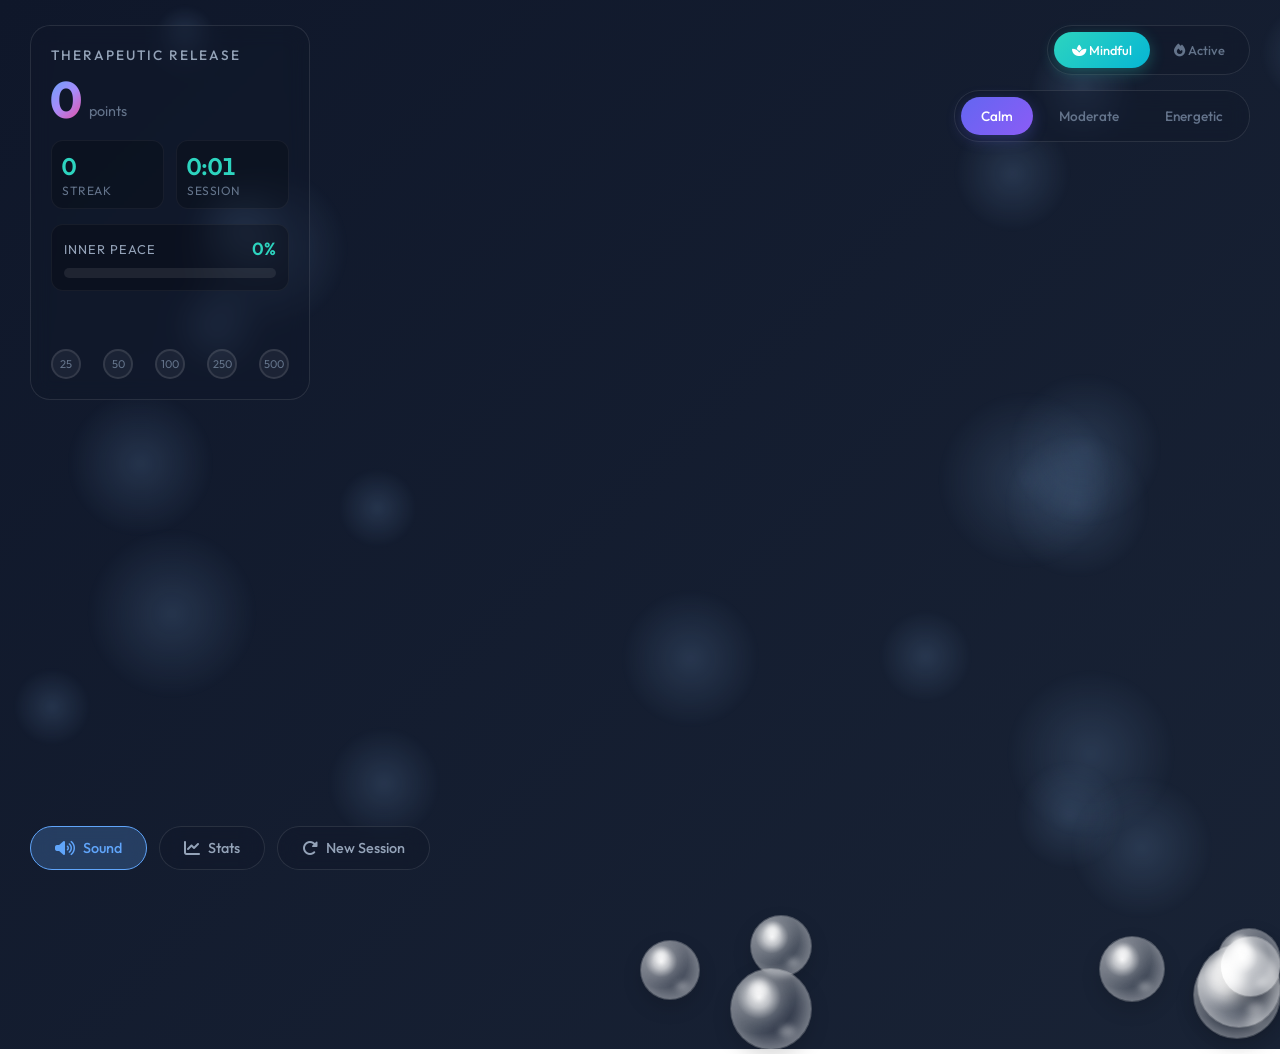
==== templates/games/bubble.html @ b79a04c9 "Hackfest 2026 Naresh IT" ====
<!DOCTYPE html>
<html lang="en">
<head>
    <meta charset="UTF-8">
    <meta name="viewport" content="width=device-width, initial-scale=1.0">
    <title>Therapeutic Bubble Release | Clinical Stress Relief</title>
    <link href="https://fonts.googleapis.com/css2?family=Outfit:wght@300;400;500;600;700&display=swap" rel="stylesheet">
    <link rel="stylesheet" href="https://cdnjs.cloudflare.com/ajax/libs/font-awesome/6.4.0/css/all.min.css">
    
    <style>
        * { 
            margin: 0; 
            padding: 0; 
            box-sizing: border-box; 
            user-select: none; 
            -webkit-tap-highlight-color: transparent;
        }
        
        body { 
            background: linear-gradient(135deg, #0f172a 0%, #1e293b 40%, #312e81 70%, #1e293b 100%);
            background-size: 400% 400%;
            animation: gradientFlow 20s ease infinite;
            overflow: hidden; 
            font-family: 'Outfit', sans-serif;
            height: 100vh;
            width: 100vw;
            cursor: crosshair;
            position: relative;
        }

        @keyframes gradientFlow {
            0%, 100% { background-position: 0% 50%; }
            33% { background-position: 50% 75%; }
            66% { background-position: 100% 25%; }
        }

        /* Ambient Background Particles */
        .ambient-particle {
            position: absolute;
            background: radial-gradient(circle, rgba(147, 197, 253, 0.15) 0%, transparent 70%);
            border-radius: 50%;
            pointer-events: none;
            filter: blur(2px);
        }

        .ambient-particle.shimmer {
            animation: shimmerFloat 25s infinite ease-in-out;
        }

        @keyframes shimmerFloat {
            0%, 100% { 
                transform: translate(0, 0) scale(1); 
                opacity: 0.2; 
            }
            25% { 
                transform: translate(60px, -80px) scale(1.3); 
                opacity: 0.5; 
            }
            50% { 
                transform: translate(-40px, -120px) scale(0.9); 
                opacity: 0.3; 
            }
            75% { 
                transform: translate(-80px, -60px) scale(1.1); 
                opacity: 0.6; 
            }
        }

        /* Subtle Stars Background */
        .stars {
            position: absolute;
            width: 100%;
            height: 100%;
            pointer-events: none;
        }

        .star {
            position: absolute;
            width: 2px;
            height: 2px;
            background: white;
            border-radius: 50%;
            opacity: 0;
            animation: twinkle 3s infinite ease-in-out;
        }

        @keyframes twinkle {
            0%, 100% { opacity: 0; }
            50% { opacity: 0.8; }
        }

        /* HUD - Therapeutic Dashboard */
        .hud {
            position: absolute;
            top: 25px; 
            left: 30px;
            z-index: 100;
            color: white;
            pointer-events: none;
            backdrop-filter: blur(10px);
            background: rgba(15, 23, 42, 0.4);
            padding: 20px;
            border-radius: 20px;
            border: 1px solid rgba(255, 255, 255, 0.1);
            min-width: 280px;
        }
        
        .hud-title {
            font-size: 0.85rem;
            color: #94a3b8;
            letter-spacing: 2px;
            text-transform: uppercase;
            margin-bottom: 10px;
            font-weight: 500;
        }

        .score-display {
            display: flex;
            align-items: baseline;
            gap: 8px;
            margin-bottom: 15px;
        }

        .score-big {
            font-size: 3.2rem;
            font-weight: 700;
            background: linear-gradient(135deg, #60a5fa, #a78bfa, #ec4899);
            -webkit-background-clip: text;
            -webkit-text-fill-color: transparent;
            line-height: 1;
            font-variant-numeric: tabular-nums;
        }

        .score-label {
            font-size: 0.9rem;
            color: #64748b;
            align-self: flex-end;
            padding-bottom: 5px;
        }

        .stats-grid {
            display: grid;
            grid-template-columns: 1fr 1fr;
            gap: 12px;
            margin-bottom: 15px;
        }

        .stat-item {
            background: rgba(0, 0, 0, 0.2);
            padding: 10px;
            border-radius: 12px;
            border: 1px solid rgba(255, 255, 255, 0.05);
        }

        .stat-value {
            font-size: 1.5rem;
            font-weight: 600;
            color: #2dd4bf;
            font-variant-numeric: tabular-nums;
        }

        .stat-label {
            font-size: 0.75rem;
            color: #64748b;
            text-transform: uppercase;
            letter-spacing: 0.5px;
            margin-top: 2px;
        }

        /* Enhanced Mood Meter with Gradient */
        .mood-meter {
            margin-top: 15px;
            padding: 12px;
            background: rgba(0, 0, 0, 0.25);
            border-radius: 12px;
            border: 1px solid rgba(255, 255, 255, 0.05);
        }

        .mood-header {
            display: flex;
            justify-content: space-between;
            align-items: center;
            margin-bottom: 8px;
        }

        .mood-label {
            font-size: 0.8rem;
            color: #94a3b8;
            text-transform: uppercase;
            letter-spacing: 1px;
        }

        .mood-value {
            font-size: 1.1rem;
            font-weight: 600;
            color: #2dd4bf;
        }

        .mood-bar {
            height: 10px;
            background: rgba(255, 255, 255, 0.08);
            border-radius: 10px;
            overflow: hidden;
            position: relative;
        }

        .mood-fill {
            height: 100%;
            background: linear-gradient(to right, #ef4444, #f59e0b, #10b981, #06b6d4);
            width: 0%;
            transition: width 0.6s cubic-bezier(0.4, 0, 0.2, 1);
            border-radius: 10px;
            box-shadow: 0 0 15px rgba(45, 212, 191, 0.4);
        }

        /* Flow State Indicator */
        .flow-indicator {
            margin-top: 12px;
            padding: 8px 12px;
            background: rgba(99, 102, 241, 0.15);
            border-radius: 10px;
            border: 1px solid rgba(99, 102, 241, 0.3);
            opacity: 0;
            transition: opacity 0.5s;
        }

        .flow-indicator.active {
            opacity: 1;
        }

        .flow-text {
            font-size: 0.8rem;
            color: #a5b4fc;
            text-align: center;
            font-weight: 500;
        }

        /* Milestone Tracker */
        .milestone-tracker {
            margin-top: 12px;
            display: flex;
            gap: 8px;
            justify-content: space-between;
        }

        .milestone {
            width: 30px;
            height: 30px;
            border-radius: 50%;
            background: rgba(255, 255, 255, 0.05);
            border: 2px solid rgba(255, 255, 255, 0.1);
            display: flex;
            align-items: center;
            justify-content: center;
            font-size: 0.7rem;
            color: #64748b;
            transition: all 0.3s;
        }

        .milestone.achieved {
            background: linear-gradient(135deg, #6366f1, #8b5cf6);
            border-color: #a78bfa;
            color: white;
            box-shadow: 0 0 15px rgba(99, 102, 241, 0.5);
            transform: scale(1.1);
        }

        /* Top Controls */
        .top-controls {
            position: absolute;
            top: 25px;
            right: 30px;
            z-index: 100;
            display: flex;
            flex-direction: column;
            gap: 15px;
            align-items: flex-end;
        }

        .difficulty-selector {
            display: flex;
            gap: 6px;
            background: rgba(15, 23, 42, 0.4);
            backdrop-filter: blur(10px);
            padding: 6px;
            border-radius: 25px;
            border: 1px solid rgba(255, 255, 255, 0.1);
        }

        .diff-btn {
            padding: 10px 20px;
            border: none;
            background: transparent;
            color: #64748b;
            cursor: pointer;
            border-radius: 20px;
            font-size: 0.85rem;
            transition: all 0.3s ease;
            font-family: 'Outfit', sans-serif;
            font-weight: 500;
        }

        .diff-btn:hover {
            color: #94a3b8;
            background: rgba(255, 255, 255, 0.05);
        }

        .diff-btn.active {
            background: linear-gradient(135deg, #6366f1, #8b5cf6);
            color: white;
            box-shadow: 0 4px 15px rgba(99, 102, 241, 0.3);
        }

        /* Therapy Mode Selector */
        .therapy-mode {
            display: flex;
            gap: 6px;
            background: rgba(15, 23, 42, 0.4);
            backdrop-filter: blur(10px);
            padding: 6px;
            border-radius: 25px;
            border: 1px solid rgba(255, 255, 255, 0.1);
        }

        .mode-btn {
            padding: 10px 18px;
            border: none;
            background: transparent;
            color: #64748b;
            cursor: pointer;
            border-radius: 20px;
            font-size: 0.8rem;
            transition: all 0.3s ease;
            font-family: 'Outfit', sans-serif;
            font-weight: 500;
        }

        .mode-btn:hover {
            color: #94a3b8;
            background: rgba(255, 255, 255, 0.05);
        }

        .mode-btn.active {
            background: linear-gradient(135deg, #2dd4bf, #06b6d4);
            color: white;
            box-shadow: 0 4px 15px rgba(45, 212, 191, 0.3);
        }

        /* ENHANCED BUBBLE STYLING */
        .bubble {
            position: absolute;
            border-radius: 50%;
            cursor: pointer;
            pointer-events: auto;
            transform-origin: center;
            will-change: transform, top, left;
            transition: transform 0.15s ease, filter 0.15s ease;
            
            /* Realistic glass effect */
            background: radial-gradient(
                circle at 35% 35%,
                rgba(255, 255, 255, 0.95) 0%,
                rgba(255, 255, 255, 0.7) 15%,
                rgba(255, 255, 255, 0.3) 30%,
                rgba(255, 255, 255, 0.1) 50%,
                rgba(255, 255, 255, 0.05) 100%
            );
            
            box-shadow: 
                inset -5px -5px 20px rgba(255, 255, 255, 0.4),
                inset 10px 10px 30px rgba(255, 255, 255, 0.2),
                0 8px 20px rgba(0, 0, 0, 0.15),
                0 0 0 1px rgba(255, 255, 255, 0.25);
            
            backdrop-filter: blur(3px);
        }

        .bubble:hover {
            transform: scale(1.12);
            filter: brightness(1.25);
        }

        .bubble:active {
            transform: scale(0.95);
        }

        /* Specialty Bubbles */
        .bubble.rainbow {
            background: radial-gradient(
                circle at 35% 35%,
                rgba(255, 255, 255, 0.95) 0%,
                rgba(147, 197, 253, 0.4) 20%,
                rgba(167, 139, 250, 0.4) 40%,
                rgba(236, 72, 153, 0.3) 60%,
                rgba(45, 212, 191, 0.2) 80%,
                rgba(255, 255, 255, 0.05) 100%
            );
            animation: rainbowPulse 2.5s infinite;
            box-shadow: 
                inset -5px -5px 20px rgba(255, 255, 255, 0.5),
                inset 10px 10px 30px rgba(167, 139, 250, 0.3),
                0 0 25px rgba(167, 139, 250, 0.4),
                0 8px 20px rgba(0, 0, 0, 0.15);
        }

        @keyframes rainbowPulse {
            0%, 100% { 
                box-shadow: 
                    inset -5px -5px 20px rgba(255, 255, 255, 0.5),
                    inset 10px 10px 30px rgba(167, 139, 250, 0.3),
                    0 0 25px rgba(147, 197, 253, 0.5),
                    0 8px 20px rgba(0, 0, 0, 0.15);
            }
            50% { 
                box-shadow: 
                    inset -5px -5px 20px rgba(255, 255, 255, 0.6),
                    inset 10px 10px 30px rgba(236, 72, 153, 0.3),
                    0 0 35px rgba(167, 139, 250, 0.7),
                    0 8px 20px rgba(0, 0, 0, 0.15);
            }
        }

        .bubble.golden {
            background: radial-gradient(
                circle at 35% 35%,
                rgba(255, 255, 255, 0.95) 0%,
                rgba(251, 191, 36, 0.5) 20%,
                rgba(245, 158, 11, 0.4) 40%,
                rgba(217, 119, 6, 0.3) 60%,
                rgba(255, 255, 255, 0.05) 100%
            );
            box-shadow: 
                inset -5px -5px 20px rgba(255, 255, 255, 0.5),
                inset 10px 10px 30px rgba(251, 191, 36, 0.3),
                0 0 30px rgba(251, 191, 36, 0.5),
                0 8px 20px rgba(0, 0, 0, 0.15);
            animation: goldenShimmer 3s infinite;
        }

        @keyframes goldenShimmer {
            0%, 100% { filter: brightness(1.1) saturate(1.2); }
            50% { filter: brightness(1.3) saturate(1.4); }
        }

        /* Enhanced shine effect */
        .bubble::before {
            content: ''; 
            position: absolute;
            top: 12%; 
            left: 18%; 
            width: 35%; 
            height: 25%;
            border-radius: 50%;
            background: radial-gradient(circle, rgba(255, 255, 255, 0.9) 0%, rgba(255, 255, 255, 0.5) 40%, transparent 70%);
            filter: blur(2px);
            transform: rotate(-35deg);
        }

        /* Secondary highlight */
        .bubble::after {
            content: ''; 
            position: absolute;
            bottom: 15%; 
            right: 20%; 
            width: 20%; 
            height: 15%;
            border-radius: 50%;
            background: rgba(255, 255, 255, 0.3);
            filter: blur(3px);
        }

        /* PARTICLE SYSTEM */
        .particle {
            position: absolute;
            border-radius: 50%;
            pointer-events: none;
            animation: particleFloat 1.2s cubic-bezier(0.25, 0.46, 0.45, 0.94) forwards;
        }

        @keyframes particleFloat { 
            0% {
                opacity: 1;
                transform: translate(0, 0) scale(1);
            }
            100% { 
                opacity: 0; 
                transform: translate(var(--tx), var(--ty)) scale(0) rotate(360deg); 
            } 
        }

        /* Sparkle particles for special bubbles */
        .sparkle {
            position: absolute;
            width: 4px;
            height: 4px;
            background: white;
            clip-path: polygon(50% 0%, 61% 35%, 98% 35%, 68% 57%, 79% 91%, 50% 70%, 21% 91%, 32% 57%, 2% 35%, 39% 35%);
            pointer-events: none;
            animation: sparkleFloat 1s ease-out forwards;
        }

        @keyframes sparkleFloat {
            0% { opacity: 1; transform: translate(0, 0) scale(1) rotate(0deg); }
            100% { opacity: 0; transform: translate(var(--tx), var(--ty)) scale(0) rotate(180deg); }
        }

        /* FLOATING TEXT */
        .float-text {
            position: absolute;
            color: #60a5fa;
            font-weight: 700;
            font-size: 1.6rem;
            pointer-events: none;
            animation: floatUp 1.4s cubic-bezier(0.25, 0.46, 0.45, 0.94) forwards;
            text-shadow: 0 0 15px rgba(96, 165, 250, 0.6), 0 2px 10px rgba(0, 0, 0, 0.3);
            z-index: 50;
        }

        .float-text.combo {
            color: #a78bfa;
            font-size: 2.2rem;
            animation: floatUpBig 1.4s cubic-bezier(0.25, 0.46, 0.45, 0.94) forwards;
            text-shadow: 0 0 20px rgba(167, 139, 250, 0.8), 0 2px 10px rgba(0, 0, 0, 0.3);
        }

        .float-text.golden {
            color: #fbbf24;
            font-size: 2.5rem;
            animation: floatUpGolden 1.4s cubic-bezier(0.25, 0.46, 0.45, 0.94) forwards;
            text-shadow: 0 0 25px rgba(251, 191, 36, 0.9), 0 2px 10px rgba(0, 0, 0, 0.3);
        }

        @keyframes floatUp { 
            0% { opacity: 1; transform: translateY(0) scale(0.8); } 
            20% { opacity: 1; transform: translateY(-20px) scale(1); }
            100% { opacity: 0; transform: translateY(-100px) scale(1.2); } 
        }

        @keyframes floatUpBig { 
            0% { opacity: 1; transform: translateY(0) scale(0.8); } 
            20% { opacity: 1; transform: translateY(-25px) scale(1); }
            100% { opacity: 0; transform: translateY(-120px) scale(1.4); } 
        }

        @keyframes floatUpGolden { 
            0% { opacity: 1; transform: translateY(0) scale(0.8) rotate(-5deg); } 
            20% { opacity: 1; transform: translateY(-30px) scale(1) rotate(0deg); }
            100% { opacity: 0; transform: translateY(-140px) scale(1.5) rotate(5deg); } 
        }

        /* COMBO DISPLAY */
        .combo-display {
            position: fixed;
            top: 50%;
            left: 50%;
            transform: translate(-50%, -50%);
            font-size: 5rem;
            font-weight: 700;
            color: #a78bfa;
            opacity: 0;
            pointer-events: none;
            text-shadow: 
                0 0 30px rgba(167, 139, 250, 1),
                0 0 60px rgba(167, 139, 250, 0.5),
                0 4px 20px rgba(0, 0, 0, 0.5);
            z-index: 200;
            white-space: nowrap;
        }

        .combo-display.show {
            animation: comboFlash 1.2s cubic-bezier(0.34, 1.56, 0.64, 1) forwards;
        }

        @keyframes comboFlash {
            0% { 
                opacity: 0; 
                transform: translate(-50%, -50%) scale(0.3) rotate(-10deg); 
            }
            50% { 
                opacity: 1; 
                transform: translate(-50%, -50%) scale(1.3) rotate(5deg); 
            }
            100% { 
                opacity: 0; 
                transform: translate(-50%, -50%) scale(0.7) rotate(-5deg); 
            }
        }

        /* THERAPEUTIC AFFIRMATIONS */
        .affirmation {
            position: fixed;
            top: 45%;
            left: 50%;
            transform: translate(-50%, -50%);
            font-size: 2rem;
            color: #e0e7ff;
            text-align: center;
            opacity: 0;
            pointer-events: none;
            max-width: 85%;
            z-index: 150;
            font-weight: 400;
            line-height: 1.6;
            text-shadow: 
                0 0 25px rgba(96, 165, 250, 0.6),
                0 0 50px rgba(96, 165, 250, 0.3),
                0 2px 15px rgba(0, 0, 0, 0.5);
            padding: 30px;
            background: radial-gradient(ellipse at center, rgba(15, 23, 42, 0.6) 0%, transparent 70%);
            backdrop-filter: blur(10px);
            border-radius: 20px;
        }

        .affirmation.show {
            animation: affirmationFade 5s cubic-bezier(0.4, 0, 0.2, 1) forwards;
        }

        @keyframes affirmationFade {
            0% { opacity: 0; transform: translate(-50%, -50%) scale(0.85); }
            15% { opacity: 1; transform: translate(-50%, -50%) scale(1); }
            85% { opacity: 1; transform: translate(-50%, -50%) scale(1); }
            100% { opacity: 0; transform: translate(-50%, -50%) scale(0.85); }
        }

        /* Achievement Notification */
        .achievement {
            position: fixed;
            top: 100px;
            right: 30px;
            background: linear-gradient(135deg, rgba(15, 23, 42, 0.95), rgba(30, 41, 59, 0.95));
            backdrop-filter: blur(15px);
            padding: 20px 25px;
            border-radius: 15px;
            border: 1px solid rgba(99, 102, 241, 0.5);
            box-shadow: 0 10px 40px rgba(0, 0, 0, 0.5), 0 0 20px rgba(99, 102, 241, 0.3);
            transform: translateX(400px);
            transition: transform 0.5s cubic-bezier(0.34, 1.56, 0.64, 1);
            z-index: 150;
            min-width: 280px;
        }

        .achievement.show {
            transform: translateX(0);
        }

        .achievement-icon {
            font-size: 2rem;
            text-align: center;
            margin-bottom: 10px;
        }

        .achievement-title {
            font-size: 1.1rem;
            font-weight: 600;
            color: #a78bfa;
            margin-bottom: 5px;
            text-align: center;
        }

        .achievement-desc {
            font-size: 0.85rem;
            color: #94a3b8;
            text-align: center;
        }

        /* Controls */
        .controls {
            position: absolute; 
            bottom: 30px; 
            left: 30px; 
            z-index: 100;
            display: flex;
            gap: 12px;
            flex-wrap: wrap;
        }

        .btn {
            color: #94a3b8; 
            text-decoration: none; 
            font-size: 0.9rem;
            border: 1px solid rgba(255,255,255,0.1); 
            padding: 12px 24px;
            border-radius: 30px; 
            transition: all 0.3s ease; 
            background: rgba(15, 23, 42, 0.4);
            backdrop-filter: blur(10px);
            cursor: pointer;
            pointer-events: auto;
            font-family: 'Outfit', sans-serif;
            font-weight: 500;
            display: inline-flex;
            align-items: center;
            gap: 8px;
        }

        .btn:hover { 
            background: rgba(255,255,255,0.1); 
            color: white; 
            transform: translateY(-2px);
            box-shadow: 0 5px 20px rgba(99, 102, 241, 0.2);
        }

        .btn.active {
            background: rgba(96, 165, 250, 0.25);
            border-color: #60a5fa;
            color: #60a5fa;
        }

        .btn i {
            font-size: 1rem;
        }

        /* Progress Toast */
        .progress-toast {
            position: fixed;
            bottom: 100px;
            left: 50%;
            transform: translateX(-50%) translateY(100px);
            background: rgba(15, 23, 42, 0.95);
            backdrop-filter: blur(15px);
            padding: 15px 30px;
            border-radius: 50px;
            border: 1px solid rgba(45, 212, 191, 0.3);
            color: #2dd4bf;
            font-size: 1.1rem;
            font-weight: 600;
            opacity: 0;
            transition: all 0.5s cubic-bezier(0.34, 1.56, 0.64, 1);
            z-index: 150;
            box-shadow: 0 10px 30px rgba(0, 0, 0, 0.3);
        }

        .progress-toast.show {
            opacity: 1;
            transform: translateX(-50%) translateY(0);
        }

        /* Responsive Design */
        @media (max-width: 768px) {
            .hud {
                top: 15px;
                left: 15px;
                padding: 15px;
                min-width: 220px;
            }

            .score-big {
                font-size: 2.5rem;
            }

            .top-controls {
                top: 15px;
                right: 15px;
                flex-direction: column-reverse;
            }

            .difficulty-selector,
            .therapy-mode {
                flex-direction: column;
            }

            .controls {
                bottom: 15px;
                left: 15px;
            }

            .affirmation {
                font-size: 1.5rem;
                padding: 20px;
            }

            .combo-display {
                font-size: 3.5rem;
            }
        }

    </style>
</head>
<body>

    
    <div class="stars" id="starsContainer"></div>
    <div id="ambientContainer"></div>

    
    <div class="hud">
        <div class="hud-title">Therapeutic Release</div>
        <div class="score-display">
            <div class="score-big" id="score">0</div>
            <div class="score-label">points</div>
        </div>
        
        <div class="stats-grid">
            <div class="stat-item">
                <div class="stat-value" id="streak">0</div>
                <div class="stat-label">Streak</div>
            </div>
            <div class="stat-item">
                <div class="stat-value" id="timer">0:00</div>
                <div class="stat-label">Session</div>
            </div>
        </div>

        <div class="mood-meter">
            <div class="mood-header">
                <div class="mood-label">Inner Peace</div>
                <div class="mood-value"><span id="moodPercent">0</span>%</div>
            </div>
            <div class="mood-bar">
                <div class="mood-fill" id="moodFill"></div>
            </div>
        </div>

        <div class="flow-indicator" id="flowIndicator">
            <div class="flow-text">🌊 Flow State Active</div>
        </div>

        <div class="milestone-tracker" id="milestones"></div>
    </div>

    
    <div class="top-controls">
        <div class="therapy-mode">
            <button class="mode-btn active" data-mode="mindful">
                <i class="fas fa-spa"></i> Mindful
            </button>
            <button class="mode-btn" data-mode="active">
                <i class="fas fa-fire"></i> Active
            </button>
        </div>

        <div class="difficulty-selector">
            <button class="diff-btn active" data-diff="calm">Calm</button>
            <button class="diff-btn" data-diff="moderate">Moderate</button>
            <button class="diff-btn" data-diff="energetic">Energetic</button>
        </div>
    </div>

    
    <div class="combo-display" id="comboDisplay"></div>

    
    <div class="affirmation" id="affirmation"></div>

    
    <div class="achievement" id="achievement">
        <div class="achievement-icon" id="achievementIcon"></div>
        <div class="achievement-title" id="achievementTitle"></div>
        <div class="achievement-desc" id="achievementDesc"></div>
    </div>

    
    <div class="progress-toast" id="progressToast"></div>

    
    <div class="controls">
        <button class="btn active" id="soundBtn">
            <i class="fa-solid fa-volume-high"></i>
            <span>Sound</span>
        </button>
        <button class="btn" id="statsBtn">
            <i class="fa-solid fa-chart-line"></i>
            <span>Stats</span>
        </button>
        <button class="btn" id="resetBtn">
            <i class="fa-solid fa-rotate-right"></i>
            <span>New Session</span>
        </button>
    </div>

    <script>
        // ==========================================
        // CORE CONFIGURATION
        // ==========================================
        
        const CONFIG = {
            // Therapeutic timing based on research
            comboWindow: 900, // ms - optimal for maintaining flow state
            affirmationInterval: 45000, // 45s - prevents habituation
            flowStateThreshold: 10, // consecutive hits to enter flow
            maxCalmLevel: 100,
            calmDecayRate: 0.3, // per second
            calmGainPerPop: 2.5,
            
            // Achievement milestones
            milestones: [25, 50, 100, 250, 500],
            
            // Difficulty configurations (evidence-based)
            difficulty: {
                calm: {
                    bubbleCount: 8,
                    spawnInterval: 1500,
                    speed: [0.3, 0.6],
                    wobble: [0.5, 1.0],
                    size: [55, 95],
                    specialBubbleChance: 0.05
                },
                moderate: {
                    bubbleCount: 12,
                    spawnInterval: 1200,
                    speed: [0.5, 0.9],
                    wobble: [0.8, 1.5],
                    size: [50, 85],
                    specialBubbleChance: 0.08
                },
                energetic: {
                    bubbleCount: 18,
                    spawnInterval: 900,
                    speed: [0.8, 1.3],
                    wobble: [1.2, 2.0],
                    size: [45, 75],
                    specialBubbleChance: 0.12
                }
            },
            
            // Therapy mode configurations
            therapyMode: {
                mindful: {
                    particleMultiplier: 1.5,
                    affirmationFrequency: 1.0,
                    colorScheme: 'cool'
                },
                active: {
                    particleMultiplier: 2.5,
                    affirmationFrequency: 0.6,
                    colorScheme: 'vibrant'
                }
            }
        };

        // ==========================================
        // STATE MANAGEMENT
        // ==========================================
        
        const STATE = {
            score: 0,
            streak: 0,
            consecutiveHits: 0,
            lastPopTime: 0,
            sessionTime: 0,
            calmLevel: 0,
            totalBubblesPopped: 0,
            
            soundEnabled: true,
            currentDifficulty: 'calm',
            currentTherapyMode: 'mindful',
            
            inFlowState: false,
            flowStateStartTime: 0,
            
            activeBubbles: [],
            achievedMilestones: new Set(),
            
            lastAffirmationTime: 0,
            sessionStartTime: Date.now(),
            
            spawnInterval: null,
        };

        // ==========================================
        // DOM REFERENCES
        // ==========================================
        
        const DOM = {
            score: document.getElementById('score'),
            streak: document.getElementById('streak'),
            timer: document.getElementById('timer'),
            moodFill: document.getElementById('moodFill'),
            moodPercent: document.getElementById('moodPercent'),
            flowIndicator: document.getElementById('flowIndicator'),
            comboDisplay: document.getElementById('comboDisplay'),
            affirmation: document.getElementById('affirmation'),
            achievement: document.getElementById('achievement'),
            progressToast: document.getElementById('progressToast'),
            milestones: document.getElementById('milestones'),
        };

        // ==========================================
        // THERAPEUTIC AFFIRMATIONS
        // (Evidence-based CBT & mindfulness)
        // ==========================================
        
        const AFFIRMATIONS = {
            general: [
                "You are releasing tension with each gentle touch",
                "Every bubble represents a worry floating away",
                "You are fully present in this moment of peace",
                "Stress has no power over your inner calm",
                "You are cultivating tranquility with each breath",
                "Each pop is a conscious act of letting go",
                "You deserve this moment of mindful release",
                "Tension dissolves as you engage with intention",
                "You are stronger than temporary stress",
                "This practice nurtures your resilience",
                "You are creating space for inner peace",
                "Each moment brings renewed clarity"
            ],
            flow: [
                "You've entered a state of peaceful flow",
                "Your mind and body are in perfect harmony",
                "This is the power of focused presence",
                "You are experiencing therapeutic engagement"
            ],
            milestone: [
                "Your dedication to wellness is admirable",
                "Each milestone marks your commitment to self-care",
                "You are investing in your mental well-being",
                "Progress is happening with each mindful action"
            ]
        };

        // ==========================================
        // ACHIEVEMENTS SYSTEM
        // ==========================================
        
        const ACHIEVEMENTS = {
            firstPop: { icon: '🎯', title: 'First Release', desc: 'Your journey begins' },
            streak10: { icon: '🔥', title: 'Building Momentum', desc: '10-streak achieved' },
            streak25: { icon: '⚡', title: 'Flow Master', desc: '25-streak achieved' },
            calm50: { icon: '🧘', title: 'Inner Peace', desc: '50% calm level reached' },
            calm100: { icon: '✨', title: 'Perfect Serenity', desc: 'Maximum calm achieved' },
            bubbles100: { icon: '💯', title: 'Century', desc: '100 bubbles released' },
            bubbles500: { icon: '🌟', title: 'Therapeutic Dedication', desc: '500 bubbles released' },
            session5min: { icon: '⏰', title: 'Mindful Practice', desc: '5 minutes of focus' },
        };

        // ==========================================
        // AUDIO ENGINE
        // ==========================================
        
        class TherapeuticAudioEngine {
            constructor() {
                this.ctx = new (window.AudioContext || window.webkitAudioContext)();
                this.masterGain = this.ctx.createGain();
                this.masterGain.connect(this.ctx.destination);
                this.masterGain.gain.value = 0.3;
            }

            resume() {
                if (this.ctx.state === 'suspended') {
                    this.ctx.resume();
                }
            }

            // Enhanced multi-layered pop sound
            playPop(type = 'normal') {
                if (!STATE.soundEnabled) return;
                this.resume();
                
                const now = this.ctx.currentTime;
                
                if (type === 'golden') {
                    this.playGoldenPop(now);
                } else if (type === 'rainbow') {
                    this.playRainbowPop(now);
                } else {
                    this.playNormalPop(now);
                }
            }

            playNormalPop(now) {
                // Fundamental frequency
                const osc1 = this.ctx.createOscillator();
                const gain1 = this.ctx.createGain();
                
                osc1.type = 'sine';
                osc1.frequency.setValueAtTime(600 + Math.random() * 200, now);
                osc1.frequency.exponentialRampToValueAtTime(80, now + 0.18);
                
                gain1.gain.setValueAtTime(0.25, now);
                gain1.gain.exponentialRampToValueAtTime(0.001, now + 0.18);
                
                // Harmonic layer
                const osc2 = this.ctx.createOscillator();
                const gain2 = this.ctx.createGain();
                
                osc2.type = 'triangle';
                osc2.frequency.setValueAtTime(300 + Math.random() * 100, now);
                osc2.frequency.exponentialRampToValueAtTime(40, now + 0.15);
                
                gain2.gain.setValueAtTime(0.15, now);
                gain2.gain.exponentialRampToValueAtTime(0.001, now + 0.15);
                
                // Noise burst for texture
                const bufferSize = this.ctx.sampleRate * 0.1;
                const buffer = this.ctx.createBuffer(1, bufferSize, this.ctx.sampleRate);
                const data = buffer.getChannelData(0);
                
                for (let i = 0; i < bufferSize; i++) {
                    data[i] = (Math.random() * 2 - 1) * Math.exp(-i / (bufferSize * 0.3));
                }
                
                const noise = this.ctx.createBufferSource();
                const noiseGain = this.ctx.createGain();
                const noiseFilter = this.ctx.createBiquadFilter();
                
                noise.buffer = buffer;
                noiseFilter.type = 'highpass';
                noiseFilter.frequency.value = 1000;
                noiseGain.gain.setValueAtTime(0.08, now);
                noiseGain.gain.exponentialRampToValueAtTime(0.001, now + 0.1);
                
                // Connect graph
                osc1.connect(gain1).connect(this.masterGain);
                osc2.connect(gain2).connect(this.masterGain);
                noise.connect(noiseFilter).connect(noiseGain).connect(this.masterGain);
                
                // Play
                osc1.start(now);
                osc2.start(now);
                noise.start(now);
                
                osc1.stop(now + 0.2);
                osc2.stop(now + 0.16);
            }

            playRainbowPop(now) {
                // Magical ascending tone
                const osc = this.ctx.createOscillator();
                const gain = this.ctx.createGain();
                
                osc.type = 'sine';
                osc.frequency.setValueAtTime(400, now);
                osc.frequency.exponentialRampToValueAtTime(1200, now + 0.15);
                osc.frequency.exponentialRampToValueAtTime(200, now + 0.3);
                
                gain.gain.setValueAtTime(0.3, now);
                gain.gain.exponentialRampToValueAtTime(0.001, now + 0.3);
                
                osc.connect(gain).connect(this.masterGain);
                osc.start(now);
                osc.stop(now + 0.35);
            }

            playGoldenPop(now) {
                // Rich, rewarding tone cluster
                const frequencies = [800, 1000, 1200, 1500];
                
                frequencies.forEach((freq, i) => {
                    const osc = this.ctx.createOscillator();
                    const gain = this.ctx.createGain();
                    
                    osc.type = 'sine';
                    osc.frequency.setValueAtTime(freq, now);
                    osc.frequency.exponentialRampToValueAtTime(freq * 0.5, now + 0.25);
                    
                    const volume = 0.15 / (i + 1);
                    gain.gain.setValueAtTime(volume, now);
                    gain.gain.exponentialRampToValueAtTime(0.001, now + 0.25);
                    
                    osc.connect(gain).connect(this.masterGain);
                    osc.start(now + i * 0.02);
                    osc.stop(now + 0.3);
                });
            }

            playCombo() {
                if (!STATE.soundEnabled) return;
                this.resume();
                
                const now = this.ctx.currentTime;
                const osc = this.ctx.createOscillator();
                const gain = this.ctx.createGain();
                
                osc.type = 'square';
                osc.frequency.setValueAtTime(900, now);
                osc.frequency.exponentialRampToValueAtTime(1400, now + 0.12);
                
                gain.gain.setValueAtTime(0.2, now);
                gain.gain.exponentialRampToValueAtTime(0.001, now + 0.25);
                
                osc.connect(gain).connect(this.masterGain);
                osc.start(now);
                osc.stop(now + 0.25);
            }

            playAchievement() {
                if (!STATE.soundEnabled) return;
                this.resume();
                
                const now = this.ctx.currentTime;
                
                // Triumphant chord
                const chord = [523.25, 659.25, 783.99]; // C major
                
                chord.forEach((freq, i) => {
                    const osc = this.ctx.createOscillator();
                    const gain = this.ctx.createGain();
                    
                    osc.type = 'triangle';
                    osc.frequency.value = freq;
                    
                    gain.gain.setValueAtTime(0, now);
                    gain.gain.linearRampToValueAtTime(0.15, now + 0.05);
                    gain.gain.exponentialRampToValueAtTime(0.001, now + 0.8);
                    
                    osc.connect(gain).connect(this.masterGain);
                    osc.start(now);
                    osc.stop(now + 0.85);
                });
            }
        }

        const audioEngine = new TherapeuticAudioEngine();

        // ==========================================
        // PARTICLE EFFECTS
        // ==========================================
        
        function createParticles(x, y, size, type = 'normal') {
            const config = CONFIG.therapyMode[STATE.currentTherapyMode];
            const baseCount = type === 'golden' ? 20 : type === 'rainbow' ? 16 : 12;
            const particleCount = Math.floor(baseCount * config.particleMultiplier);
            
            const colors = {
                normal: ['rgba(147, 197, 253, 0.9)', 'rgba(96, 165, 250, 0.8)'],
                rainbow: ['rgba(147, 197, 253, 0.9)', 'rgba(167, 139, 250, 0.9)', 'rgba(236, 72, 153, 0.9)', 'rgba(45, 212, 191, 0.9)'],
                golden: ['rgba(251, 191, 36, 0.95)', 'rgba(245, 158, 11, 0.9)', 'rgba(252, 211, 77, 0.85)']
            };
            
            const palette = colors[type] || colors.normal;
            
            for (let i = 0; i < particleCount; i++) {
                const particle = document.createElement('div');
                particle.className = 'particle';
                
                const angle = (Math.PI * 2 * i) / particleCount;
                const velocity = type === 'golden' ? 180 : type === 'rainbow' ? 150 : 120;
                const spread = 1 + Math.random() * 0.5;
                
                const tx = Math.cos(angle) * velocity * spread;
                const ty = Math.sin(angle) * velocity * spread;
                
                particle.style.setProperty('--tx', tx + 'px');
                particle.style.setProperty('--ty', ty + 'px');
                particle.style.width = (Math.random() * 8 + 4) + 'px';
                particle.style.height = particle.style.width;
                particle.style.left = x + 'px';
                particle.style.top = y + 'px';
                particle.style.background = palette[Math.floor(Math.random() * palette.length)];
                
                document.body.appendChild(particle);
                setTimeout(() => particle.remove(), 1200);
            }
            
            // Add sparkles for special bubbles
            if (type === 'rainbow' || type === 'golden') {
                createSparkles(x, y, type === 'golden' ? 12 : 8);
            }
        }

        function createSparkles(x, y, count) {
            for (let i = 0; i < count; i++) {
                const sparkle = document.createElement('div');
                sparkle.className = 'sparkle';
                
                const angle = (Math.PI * 2 * i) / count;
                const velocity = 100 + Math.random() * 50;
                
                const tx = Math.cos(angle) * velocity;
                const ty = Math.sin(angle) * velocity;
                
                sparkle.style.setProperty('--tx', tx + 'px');
                sparkle.style.setProperty('--ty', ty + 'px');
                sparkle.style.left = x + 'px';
                sparkle.style.top = y + 'px';
                
                document.body.appendChild(sparkle);
                setTimeout(() => sparkle.remove(), 1000);
            }
        }

        // ==========================================
        // UI UPDATES
        // ==========================================
        
        function showFloatingText(x, y, points, type = 'normal') {
            const el = document.createElement('div');
            el.className = 'float-text';
            
            if (type === 'combo') {
                el.classList.add('combo');
                el.innerText = `${points}× COMBO!`;
            } else if (type === 'golden') {
                el.classList.add('golden');
                el.innerText = `+${points} ⭐`;
            } else {
                el.innerText = `+${points}`;
            }
            
            el.style.left = x + 'px';
            el.style.top = y + 'px';
            
            document.body.appendChild(el);
            setTimeout(() => el.remove(), 1400);
        }

        function updateScore(points) {
            STATE.score += points;
            DOM.score.innerText = STATE.score;
            
            // Check for milestone achievements
            CONFIG.milestones.forEach(milestone => {
                if (STATE.score >= milestone && !STATE.achievedMilestones.has(milestone)) {
                    STATE.achievedMilestones.add(milestone);
                    showAchievement('milestone', milestone);
                    updateMilestoneDisplay();
                }
            });
        }

        function updateStreak() {
            DOM.streak.innerText = STATE.streak;
            
            // Flow state detection
            if (STATE.consecutiveHits >= CONFIG.flowStateThreshold && !STATE.inFlowState) {
                enterFlowState();
            }
            
            // Streak achievements
            if (STATE.streak === 10 && !STATE.achievedMilestones.has('streak10')) {
                STATE.achievedMilestones.add('streak10');
                showAchievement('streak10');
            }
            
            if (STATE.streak === 25 && !STATE.achievedMilestones.has('streak25')) {
                STATE.achievedMilestones.add('streak25');
                showAchievement('streak25');
            }
        }

        function updateCalmLevel(amount) {
            STATE.calmLevel = Math.min(CONFIG.maxCalmLevel, STATE.calmLevel + amount);
            const percentage = Math.round(STATE.calmLevel);
            
            DOM.moodFill.style.width = percentage + '%';
            DOM.moodPercent.innerText = percentage;
            
            // Calm level achievements
            if (percentage >= 50 && !STATE.achievedMilestones.has('calm50')) {
                STATE.achievedMilestones.add('calm50');
                showAchievement('calm50');
            }
            
            if (percentage >= 100 && !STATE.achievedMilestones.has('calm100')) {
                STATE.achievedMilestones.add('calm100');
                showAchievement('calm100');
            }
        }

        function checkCombo() {
            const now = Date.now();
            const timeDiff = now - STATE.lastPopTime;
            
            if (timeDiff < CONFIG.comboWindow) {
                STATE.streak++;
                STATE.consecutiveHits++;
                
                if (STATE.streak >= 5 && STATE.streak % 5 === 0) {
                    showComboIndicator(STATE.streak);
                    audioEngine.playCombo();
                }
            } else {
                if (STATE.streak > 0 && STATE.inFlowState) {
                    exitFlowState();
                }
                STATE.streak = 0;
                STATE.consecutiveHits = 0;
            }
            
            STATE.lastPopTime = now;
            updateStreak();
        }

        function showComboIndicator(combo) {
            DOM.comboDisplay.innerText = `${combo}× COMBO!`;
            DOM.comboDisplay.classList.remove('show');
            void DOM.comboDisplay.offsetWidth; // Force reflow
            DOM.comboDisplay.classList.add('show');
            
            setTimeout(() => {
                DOM.comboDisplay.classList.remove('show');
            }, 1200);
        }

        function enterFlowState() {
            STATE.inFlowState = true;
            STATE.flowStateStartTime = Date.now();
            DOM.flowIndicator.classList.add('active');
            
            showAffirmation(AFFIRMATIONS.flow[Math.floor(Math.random() * AFFIRMATIONS.flow.length)]);
        }

        function exitFlowState() {
            STATE.inFlowState = false;
            DOM.flowIndicator.classList.remove('active');
        }

        function showAffirmation(text = null) {
            if (!text) {
                text = AFFIRMATIONS.general[Math.floor(Math.random() * AFFIRMATIONS.general.length)];
            }
            
            DOM.affirmation.innerText = text;
            DOM.affirmation.classList.remove('show');
            void DOM.affirmation.offsetWidth;
            DOM.affirmation.classList.add('show');
            
            setTimeout(() => {
                DOM.affirmation.classList.remove('show');
            }, 5000);
        }

        function showAchievement(type, value = null) {
            const achievement = ACHIEVEMENTS[type] || {
                icon: '🎉',
                title: type === 'milestone' ? `${value} Points!` : 'Achievement',
                desc: type === 'milestone' ? AFFIRMATIONS.milestone[Math.floor(Math.random() * AFFIRMATIONS.milestone.length)] : 'Great work!'
            };
            
            DOM.achievement.querySelector('#achievementIcon').innerText = achievement.icon;
            DOM.achievement.querySelector('#achievementTitle').innerText = achievement.title;
            DOM.achievement.querySelector('#achievementDesc').innerText = achievement.desc;
            
            DOM.achievement.classList.remove('show');
            void DOM.achievement.offsetWidth;
            DOM.achievement.classList.add('show');
            
            audioEngine.playAchievement();
            
            setTimeout(() => {
                DOM.achievement.classList.remove('show');
            }, 4000);
        }

        function updateMilestoneDisplay() {
            DOM.milestones.innerHTML = '';
            
            CONFIG.milestones.forEach(milestone => {
                const el = document.createElement('div');
                el.className = 'milestone';
                if (STATE.achievedMilestones.has(milestone)) {
                    el.classList.add('achieved');
                    el.innerHTML = '<i class="fas fa-check"></i>';
                } else {
                    el.innerText = milestone;
                }
                DOM.milestones.appendChild(el);
            });
        }

        // ==========================================
        // BUBBLE SYSTEM
        // ==========================================
        
        function createBubble() {
            const diffConfig = CONFIG.difficulty[STATE.currentDifficulty];
            const bubble = document.createElement('div');
            bubble.className = 'bubble';
            
            // Determine bubble type
            const rand = Math.random();
            let bubbleType = 'normal';
            let pointValue = 1;
            
            if (STATE.streak >= 20 && rand < 0.15) {
                bubbleType = 'golden';
                bubble.classList.add('golden');
                pointValue = 10;
            } else if (STATE.streak >= 10 && rand < 0.10) {
                bubbleType = 'rainbow';
                bubble.classList.add('rainbow');
                pointValue = 5;
            }
            
            // Size
            const size = Math.random() * (diffConfig.size[1] - diffConfig.size[0]) + diffConfig.size[0];
            bubble.style.width = size + 'px';
            bubble.style.height = size + 'px';
            
            // Position
            const startX = Math.random() * (window.innerWidth - size);
            bubble.style.left = startX + 'px';
            bubble.style.top = window.innerHeight + size + 'px';

            // Movement parameters
            const speed = Math.random() * (diffConfig.speed[1] - diffConfig.speed[0]) + diffConfig.speed[0];
            const wobbleSpeed = Math.random() * (diffConfig.wobble[1] - diffConfig.wobble[0]) + diffConfig.wobble[0];
            const wobbleAmount = Math.random() * 40 + 20;
            
            let time = 0;
            let popped = false;

            document.body.appendChild(bubble);

            const bubbleData = {
                element: bubble,
                type: bubbleType,
                points: pointValue,
                interval: setInterval(() => {
                    if (popped) return;
                    
                    let top = parseFloat(bubble.style.top);
                    
                    // Remove if off-screen
                    if (top <= -size * 2) {
                        clearInterval(bubbleData.interval);
                        if (!popped) bubble.remove();
                        const index = STATE.activeBubbles.indexOf(bubbleData);
                        if (index > -1) STATE.activeBubbles.splice(index, 1);
                        
                        // Spawn replacement
                        if (STATE.activeBubbles.length < diffConfig.bubbleCount) {
                            setTimeout(createBubble, diffConfig.spawnInterval);
                        }
                    } else {
                        // Move up
                        let newTop = top - speed;
                        bubble.style.top = newTop + 'px';
                        
                        // Wobble
                        time += 0.04;
                        let offsetX = Math.sin(time * wobbleSpeed) * wobbleAmount;
                        let currentLeft = parseFloat(bubble.style.left);
                        bubble.style.left = Math.max(0, Math.min(window.innerWidth - size, currentLeft + offsetX * 0.3)) + 'px';
                    }
                }, 16)
            };

            STATE.activeBubbles.push(bubbleData);

            // Interaction
            const popBubble = (e) => {
                if (popped) return;
                popped = true;
                
                e.preventDefault();
                e.stopPropagation();
                
                checkCombo();
                
                const clientX = e.clientX || (e.touches && e.touches[0].clientX) || window.innerWidth / 2;
                const clientY = e.clientY || (e.touches && e.touches[0].clientY) || window.innerHeight / 2;
                
                const isCombo = STATE.streak >= 5 && STATE.streak % 5 === 0;
                const finalPoints = isCombo ? bubbleType.points * STATE.streak : bubbleData.points;
                
                // Audio
                audioEngine.playPop(bubbleType);
                
                // Visual effects
                createParticles(clientX, clientY, size, bubbleType);
                showFloatingText(clientX, clientY, finalPoints, isCombo ? 'combo' : bubbleType);
                
                // Update state
                updateScore(finalPoints);
                updateCalmLevel(CONFIG.calmGainPerPop);
                STATE.totalBubblesPopped++;
                
                // Check bubble count achievements
                if (STATE.totalBubblesPopped === 1 && !STATE.achievedMilestones.has('firstPop')) {
                    STATE.achievedMilestones.add('firstPop');
                    showAchievement('firstPop');
                }
                
                if (STATE.totalBubblesPopped === 100 && !STATE.achievedMilestones.has('bubbles100')) {
                    STATE.achievedMilestones.add('bubbles100');
                    showAchievement('bubbles100');
                }
                
                if (STATE.totalBubblesPopped === 500 && !STATE.achievedMilestones.has('bubbles500')) {
                    STATE.achievedMilestones.add('bubbles500');
                    showAchievement('bubbles500');
                }
                
                // Remove bubble
                clearInterval(bubbleData.interval);
                bubble.style.transition = 'transform 0.2s, opacity 0.2s';
                bubble.style.transform = 'scale(0)';
                bubble.style.opacity = '0';
                
                setTimeout(() => {
                    bubble.remove();
                    const index = STATE.activeBubbles.indexOf(bubbleData);
                    if (index > -1) STATE.activeBubbles.splice(index, 1);
                }, 200);
                
                // Spawn replacement
                if (STATE.activeBubbles.length < diffConfig.bubbleCount) {
                    setTimeout(createBubble, diffConfig.spawnInterval);
                }
            };

            bubble.addEventListener('mousedown', popBubble);
            bubble.addEventListener('touchstart', popBubble, { passive: false });
        }

        // ==========================================
        // BACKGROUND EFFECTS
        // ==========================================
        
        function createAmbientParticles() {
            const container = document.getElementById('ambientContainer');
            container.innerHTML = '';
            
            for (let i = 0; i < 20; i++) {
                const particle = document.createElement('div');
                particle.className = 'ambient-particle shimmer';
                particle.style.width = Math.random() * 120 + 60 + 'px';
                particle.style.height = particle.style.width;
                particle.style.left = Math.random() * 100 + '%';
                particle.style.top = Math.random() * 100 + '%';
                particle.style.animationDelay = Math.random() * 15 + 's';
                particle.style.animationDuration = (20 + Math.random() * 10) + 's';
                container.appendChild(particle);
            }
        }

        function createStars() {
            const container = document.getElementById('starsContainer');
            container.innerHTML = '';
            
            for (let i = 0; i < 50; i++) {
                const star = document.createElement('div');
                star.className = 'star';
                star.style.left = Math.random() * 100 + '%';
                star.style.top = Math.random() * 100 + '%';
                star.style.animationDelay = Math.random() * 3 + 's';
                star.style.animationDuration = (2 + Math.random() * 2) + 's';
                container.appendChild(star);
            }
        }

        // ==========================================
        // GAME LOOP & TIMING
        // ==========================================
        
        function startBubbleSpawning() {
            const diffConfig = CONFIG.difficulty[STATE.currentDifficulty];
            
            // Initial spawn
            for (let i = 0; i < diffConfig.bubbleCount; i++) {
                setTimeout(() => createBubble(), i * 200);
            }
        }

        function updateTimer() {
            STATE.sessionTime++;
            const mins = Math.floor(STATE.sessionTime / 60);
            const secs = STATE.sessionTime % 60;
            DOM.timer.innerText = `${mins}:${secs.toString().padStart(2, '0')}`;
            
            // Time-based achievements
            if (STATE.sessionTime === 300 && !STATE.achievedMilestones.has('session5min')) {
                STATE.achievedMilestones.add('session5min');
                showAchievement('session5min');
            }
        }

        function updateCalmDecay() {
            STATE.calmLevel = Math.max(0, STATE.calmLevel - CONFIG.calmDecayRate);
            const percentage = Math.round(STATE.calmLevel);
            DOM.moodFill.style.width = percentage + '%';
            DOM.moodPercent.innerText = percentage;
        }

        function checkAffirmationTiming() {
            const timeSinceLastAffirmation = Date.now() - STATE.lastAffirmationTime;
            const affirmationConfig = CONFIG.therapyMode[STATE.currentTherapyMode];
            const interval = CONFIG.affirmationInterval * affirmationConfig.affirmationFrequency;
            
            if (timeSinceLastAffirmation >= interval) {
                showAffirmation();
                STATE.lastAffirmationTime = Date.now();
            }
        }

        // ==========================================
        // EVENT LISTENERS
        // ==========================================
        
        // Difficulty selector
        document.querySelectorAll('.diff-btn').forEach(btn => {
            btn.addEventListener('click', (e) => {
                document.querySelectorAll('.diff-btn').forEach(b => b.classList.remove('active'));
                e.target.classList.add('active');
                
                STATE.currentDifficulty = e.target.dataset.diff;
                
                // Clear existing bubbles
                STATE.activeBubbles.forEach(b => {
                    clearInterval(b.interval);
                    b.element.remove();
                });
                STATE.activeBubbles.length = 0;
                
                // Restart with new difficulty
                startBubbleSpawning();
            });
        });

        // Therapy mode selector
        document.querySelectorAll('.mode-btn').forEach(btn => {
            btn.addEventListener('click', (e) => {
                document.querySelectorAll('.mode-btn').forEach(b => b.classList.remove('active'));
                e.target.classList.add('active');
                
                STATE.currentTherapyMode = e.target.dataset.mode;
            });
        });

        // Sound toggle
        document.getElementById('soundBtn').addEventListener('click', (e) => {
            STATE.soundEnabled = !STATE.soundEnabled;
            e.currentTarget.classList.toggle('active');
            
            const icon = e.currentTarget.querySelector('i');
            icon.className = STATE.soundEnabled ? 'fa-solid fa-volume-high' : 'fa-solid fa-volume-xmark';
        });

        // Reset session
        document.getElementById('resetBtn').addEventListener('click', () => {
            if (confirm('Start a new session? Current progress will be reset.')) {
                location.reload();
            }
        });

        // ==========================================
        // INITIALIZATION
        // ==========================================
        
        function init() {
            createAmbientParticles();
            createStars();
            updateMilestoneDisplay();
            startBubbleSpawning();
            
            STATE.lastAffirmationTime = Date.now();
            
            // Show welcome affirmation
            setTimeout(() => {
                showAffirmation("Welcome to your mindful release practice");
            }, 2000);
            
            // Start timers
            setInterval(updateTimer, 1000);
            setInterval(updateCalmDecay, 1000);
            setInterval(checkAffirmationTiming, 5000);
        }

        // Start on load
        window.addEventListener('load', init);

        // Prevent accidental page refresh
        window.addEventListener('beforeunload', (e) => {
            if (STATE.sessionTime > 60) {
                e.preventDefault();
                e.returnValue = '';
            }
        });

    </script>
</body>
</html>
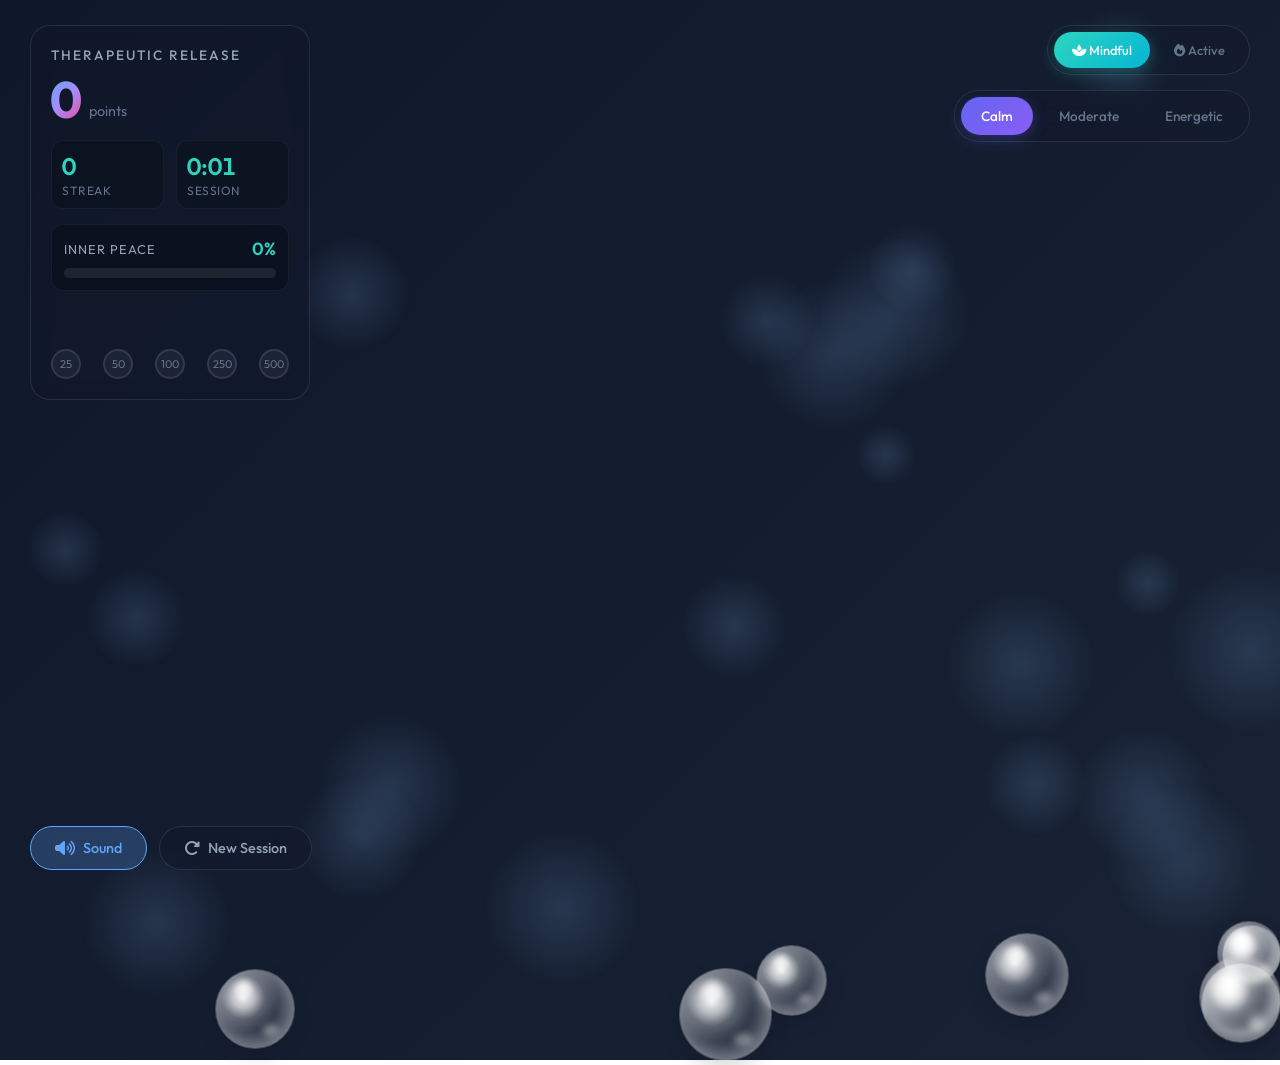
==== commit 9d9d6349: "final UI refinements and bug fixes" ====
--- a/templates/games/bubble.html
+++ b/templates/games/bubble.html
@@ -858,10 +858,7 @@
             <i class="fa-solid fa-volume-high"></i>
             <span>Sound</span>
         </button>
-        <button class="btn" id="statsBtn">
-            <i class="fa-solid fa-chart-line"></i>
-            <span>Stats</span>
-        </button>
+
         <button class="btn" id="resetBtn">
             <i class="fa-solid fa-rotate-right"></i>
             <span>New Session</span>
